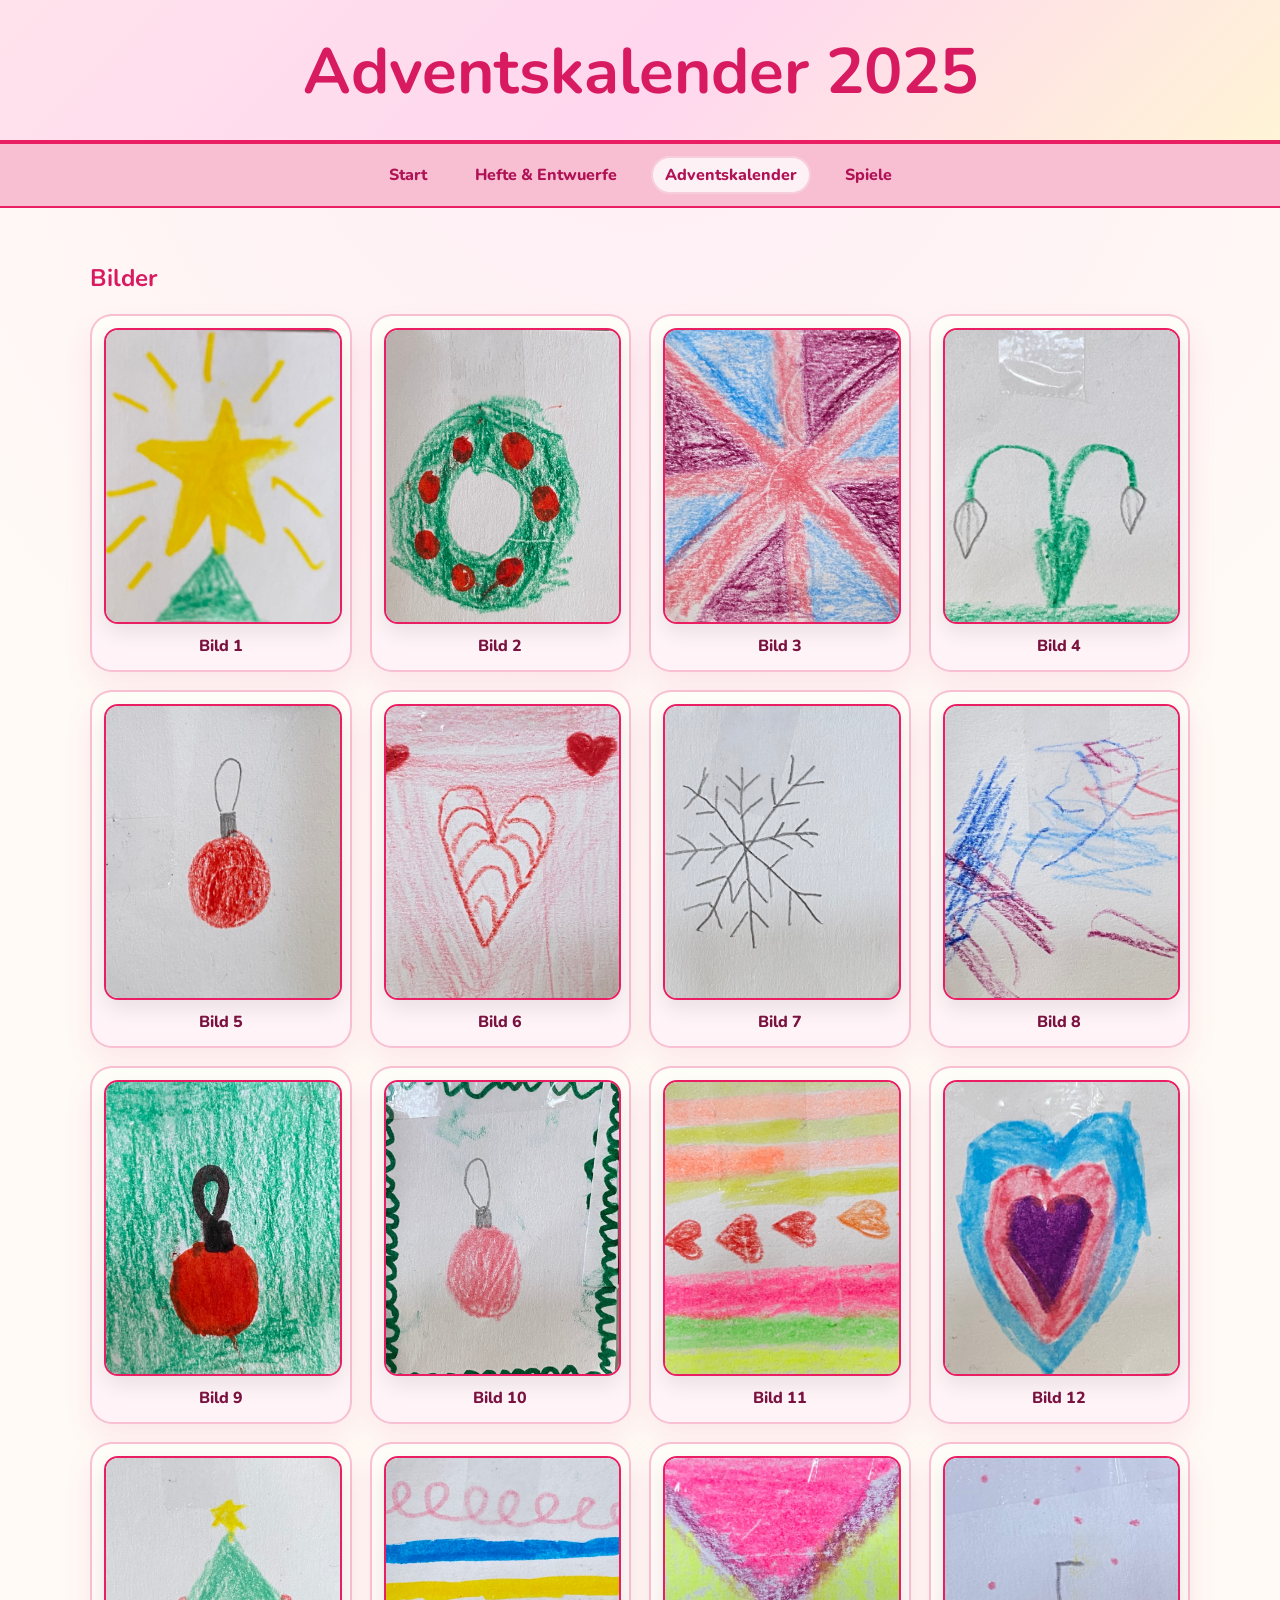
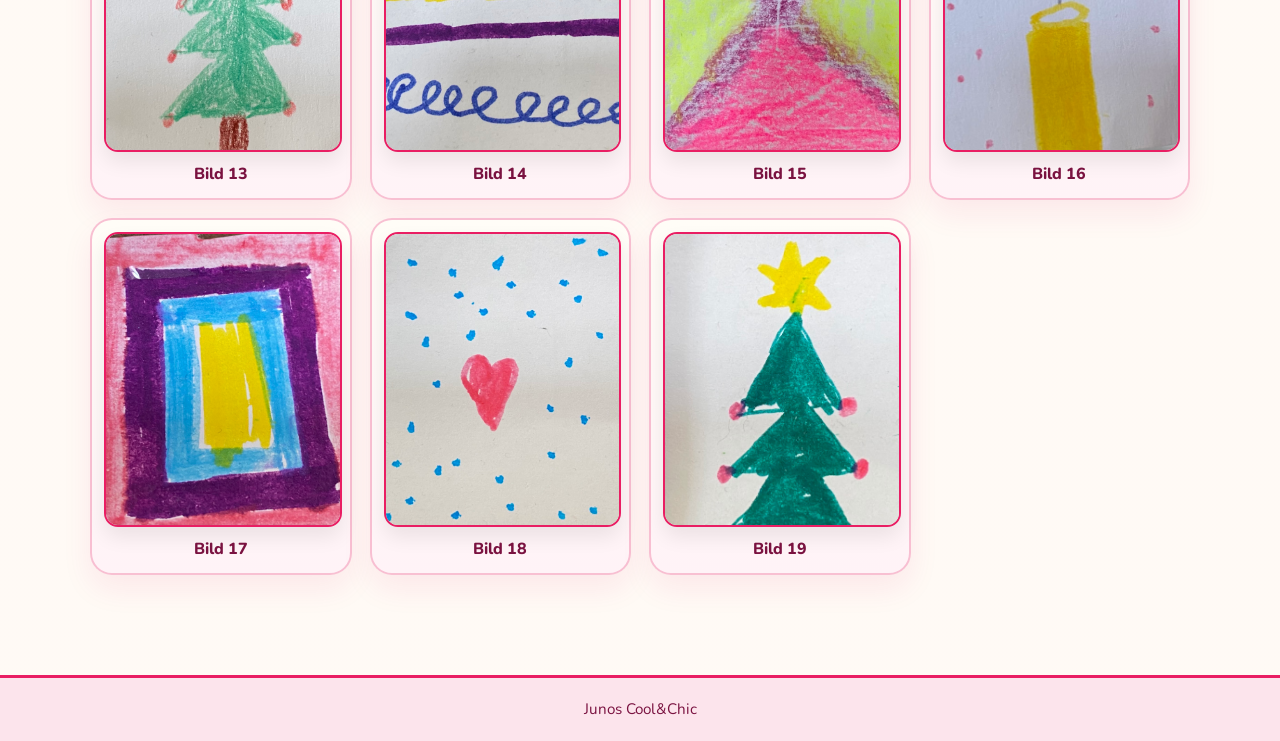
==== adventskalender.html @ 31c6f010 "Initial public release" ====
<!DOCTYPE html>
<html lang="de">
<head>
  <meta charset="UTF-8" />
  <meta name="viewport" content="width=device-width, initial-scale=1" />
  <link rel="preconnect" href="https://fonts.googleapis.com" />
  <link rel="preconnect" href="https://fonts.gstatic.com" crossorigin />
  <link href="https://fonts.googleapis.com/css2?family=Nunito:wght@400;600;700;800&display=swap" rel="stylesheet" />
  <link rel="stylesheet" href="site.css" />
  <title>Adventskalender 2025 | Junos Cool&amp;Chic</title>
</head>
<body>
  <header class="site-header">
    <h1>Adventskalender 2025</h1>
  </header>

  <nav class="site-nav">
    <ul>
      <li><a href="index.html">Start</a></li>
      <li><a href="hefte.html">Hefte &amp; Entwuerfe</a></li>
      <li><a href="adventskalender.html" aria-current="page">Adventskalender</a></li>
      <li><a href="spiele.html">Spiele</a></li>
    </ul>
  </nav>

  <main>
    <section class="journal-section">
      <h2>Bilder</h2>
      <div class="advent-gallery">
        <figure class="advent-card">
          <img class="zoomable" src="assets/images/adventskalender_2025/advent-01.jpeg" alt="Adventskalender 2025 - Bild 1" loading="lazy" />
          <figcaption>Bild 1</figcaption>
        </figure>
        <figure class="advent-card">
          <img class="zoomable" src="assets/images/adventskalender_2025/advent-02.jpeg" alt="Adventskalender 2025 - Bild 2" loading="lazy" />
          <figcaption>Bild 2</figcaption>
        </figure>
        <figure class="advent-card">
          <img class="zoomable" src="assets/images/adventskalender_2025/advent-03.jpeg" alt="Adventskalender 2025 - Bild 3" loading="lazy" />
          <figcaption>Bild 3</figcaption>
        </figure>
        <figure class="advent-card">
          <img class="zoomable" src="assets/images/adventskalender_2025/advent-04.jpeg" alt="Adventskalender 2025 - Bild 4" loading="lazy" />
          <figcaption>Bild 4</figcaption>
        </figure>
        <figure class="advent-card">
          <img class="zoomable" src="assets/images/adventskalender_2025/advent-05.jpeg" alt="Adventskalender 2025 - Bild 5" loading="lazy" />
          <figcaption>Bild 5</figcaption>
        </figure>
        <figure class="advent-card">
          <img class="zoomable" src="assets/images/adventskalender_2025/advent-06.jpeg" alt="Adventskalender 2025 - Bild 6" loading="lazy" />
          <figcaption>Bild 6</figcaption>
        </figure>
        <figure class="advent-card">
          <img class="zoomable" src="assets/images/adventskalender_2025/advent-07.jpeg" alt="Adventskalender 2025 - Bild 7" loading="lazy" />
          <figcaption>Bild 7</figcaption>
        </figure>
        <figure class="advent-card">
          <img class="zoomable" src="assets/images/adventskalender_2025/advent-08.jpeg" alt="Adventskalender 2025 - Bild 8" loading="lazy" />
          <figcaption>Bild 8</figcaption>
        </figure>
        <figure class="advent-card">
          <img class="zoomable" src="assets/images/adventskalender_2025/advent-09.jpeg" alt="Adventskalender 2025 - Bild 9" loading="lazy" />
          <figcaption>Bild 9</figcaption>
        </figure>
        <figure class="advent-card">
          <img class="zoomable" src="assets/images/adventskalender_2025/advent-10.jpeg" alt="Adventskalender 2025 - Bild 10" loading="lazy" />
          <figcaption>Bild 10</figcaption>
        </figure>
        <figure class="advent-card">
          <img class="zoomable" src="assets/images/adventskalender_2025/advent-11.jpeg" alt="Adventskalender 2025 - Bild 11" loading="lazy" />
          <figcaption>Bild 11</figcaption>
        </figure>
        <figure class="advent-card">
          <img class="zoomable" src="assets/images/adventskalender_2025/advent-12.jpeg" alt="Adventskalender 2025 - Bild 12" loading="lazy" />
          <figcaption>Bild 12</figcaption>
        </figure>
        <figure class="advent-card">
          <img class="zoomable" src="assets/images/adventskalender_2025/advent-13.jpeg" alt="Adventskalender 2025 - Bild 13" loading="lazy" />
          <figcaption>Bild 13</figcaption>
        </figure>
        <figure class="advent-card">
          <img class="zoomable" src="assets/images/adventskalender_2025/advent-14.jpeg" alt="Adventskalender 2025 - Bild 14" loading="lazy" />
          <figcaption>Bild 14</figcaption>
        </figure>
        <figure class="advent-card">
          <img class="zoomable" src="assets/images/adventskalender_2025/advent-15.jpeg" alt="Adventskalender 2025 - Bild 15" loading="lazy" />
          <figcaption>Bild 15</figcaption>
        </figure>
        <figure class="advent-card">
          <img class="zoomable" src="assets/images/adventskalender_2025/advent-16.jpeg" alt="Adventskalender 2025 - Bild 16" loading="lazy" />
          <figcaption>Bild 16</figcaption>
        </figure>
        <figure class="advent-card">
          <img class="zoomable" src="assets/images/adventskalender_2025/advent-17.jpeg" alt="Adventskalender 2025 - Bild 17" loading="lazy" />
          <figcaption>Bild 17</figcaption>
        </figure>
        <figure class="advent-card">
          <img class="zoomable" src="assets/images/adventskalender_2025/advent-18.jpeg" alt="Adventskalender 2025 - Bild 18" loading="lazy" />
          <figcaption>Bild 18</figcaption>
        </figure>
        <figure class="advent-card">
          <img class="zoomable" src="assets/images/adventskalender_2025/advent-19.jpeg" alt="Adventskalender 2025 - Bild 19" loading="lazy" />
          <figcaption>Bild 19</figcaption>
        </figure>
      </div>
    </section>
  </main>

  <footer>
    <p class="privacy-note">Junos Cool&amp;Chic</p>
  </footer>

  <div id="zoomModal" onclick="closeZoom()">
    <img id="zoomedImage" src="" alt="Vergroesserte Ansicht" />
  </div>

  <script>
    document.querySelectorAll(".zoomable").forEach((img) => {
      img.addEventListener("click", () => {
        document.getElementById("zoomedImage").src = img.src;
        document.getElementById("zoomModal").style.display = "flex";
      });
    });

    function closeZoom() {
      document.getElementById("zoomModal").style.display = "none";
    }
  </script>
</body>
</html>
---- site.css ----
body {
  font-family: "Nunito", "Trebuchet MS", Arial, sans-serif;
  background:
    radial-gradient(circle at top, rgba(255, 236, 245, 0.95), rgba(255, 250, 245, 0.98) 36%),
    linear-gradient(180deg, #fffaf5 0%, #fff7fb 100%);
  color: #333;
  margin: 0;
  min-height: 100vh;
}

a {
  color: inherit;
}

.site-header {
  background: linear-gradient(135deg, #ffe2ec 0%, #ffd7ef 52%, #fff4d6 100%);
  padding: 28px 20px 24px;
  text-align: center;
  border-bottom: 4px solid #e91e63;
}

.site-header h1 {
  margin: 0;
  font-size: clamp(2.4rem, 6vw, 4rem);
  color: #d81b60;
}

.site-header p {
  margin: 10px auto 0;
  max-width: 720px;
  font-size: 1.08rem;
  line-height: 1.55;
  color: #7a1240;
}

.site-nav {
  background: rgba(248, 187, 208, 0.94);
  padding: 12px 16px;
  text-align: center;
  border-bottom: 2px solid #e91e63;
  position: sticky;
  top: 0;
  z-index: 999;
  backdrop-filter: blur(8px);
}

.site-nav ul {
  list-style: none;
  padding: 0;
  margin: 0;
  display: inline-flex;
  gap: 14px 20px;
  flex-wrap: wrap;
  justify-content: center;
}

.site-nav a {
  display: inline-flex;
  align-items: center;
  gap: 6px;
  text-decoration: none;
  font-weight: 800;
  color: #b01256;
  padding: 8px 14px;
  border-radius: 999px;
}

.site-nav a:hover,
.site-nav a[aria-current="page"] {
  background: rgba(255, 255, 255, 0.78);
  box-shadow: inset 0 0 0 2px rgba(216, 27, 96, 0.16);
}

main {
  padding: 24px 20px 40px;
  max-width: 1140px;
  margin: 0 auto;
  box-sizing: border-box;
}

.page-hero {
  background: linear-gradient(135deg, rgba(255, 255, 255, 0.92), rgba(255, 239, 247, 0.96));
  border: 2px solid rgba(233, 30, 99, 0.18);
  border-radius: 28px;
  padding: 28px;
  box-shadow: 0 20px 45px rgba(216, 27, 96, 0.1);
}

.page-hero h2 {
  margin: 0 0 12px;
  color: #c2185b;
  font-size: clamp(1.8rem, 4vw, 2.7rem);
}

.page-hero p {
  margin: 0;
  max-width: 760px;
  line-height: 1.6;
}

.page-links {
  display: flex;
  flex-wrap: wrap;
  gap: 12px;
  margin-top: 18px;
}

.pill-link,
.feature-card a,
.hero-link {
  display: inline-flex;
  align-items: center;
  justify-content: center;
  padding: 10px 16px;
  border-radius: 999px;
  background: #d81b60;
  color: #fff;
  text-decoration: none;
  font-weight: 800;
  box-shadow: 0 10px 22px rgba(216, 27, 96, 0.22);
}

.pill-link.is-secondary,
.feature-card a.is-secondary {
  background: #fff;
  color: #b01256;
  box-shadow: inset 0 0 0 2px rgba(216, 27, 96, 0.2);
}

.journal-section {
  margin: 0;
  padding: 30px 0;
  scroll-margin-top: 96px;
}

.journal-section + .journal-section {
  border-top: 1px solid rgba(233, 30, 99, 0.16);
}

.journal-section h2 {
  margin: 0 0 12px;
  color: #d81b60;
}

.section-copy {
  max-width: 780px;
  line-height: 1.55;
  margin: 0 0 16px;
}

.feature-grid,
.preview-grid,
.issue-grid,
.digital-journal,
.fashion-sketches,
.advent-gallery {
  display: grid;
  gap: 18px;
}

.feature-grid {
  grid-template-columns: repeat(auto-fit, minmax(250px, 1fr));
}

.feature-card,
.issue-card,
.advent-card {
  background: rgba(255, 255, 255, 0.92);
  border: 2px solid rgba(248, 187, 208, 0.92);
  border-radius: 22px;
  padding: 18px;
  box-shadow: 0 14px 30px rgba(216, 27, 96, 0.08);
}

.feature-card h3,
.issue-card h3 {
  margin-top: 0;
  color: #b01256;
}

.feature-card p,
.issue-card p,
.advent-card figcaption {
  line-height: 1.5;
  color: #7a1240;
}

.preview-grid {
  grid-template-columns: repeat(auto-fit, minmax(150px, 1fr));
  margin-top: 16px;
}

.preview-grid img,
.fashion-sketches img,
.digital-journal img,
.advent-card img {
  width: 100%;
  display: block;
  border-radius: 14px;
  border: 2px solid #e91e63;
  background: #fff;
  box-shadow: 0 10px 20px rgba(0, 0, 0, 0.08);
}

.preview-grid img {
  aspect-ratio: 3 / 4;
  object-fit: cover;
}

.fashion-sketches {
  grid-template-columns: repeat(auto-fit, minmax(160px, 1fr));
}

.fashion-sketches img {
  aspect-ratio: 3 / 4;
  object-fit: cover;
}

.issue-grid {
  grid-template-columns: repeat(auto-fit, minmax(280px, 1fr));
}

.digital-journal {
  grid-template-columns: repeat(auto-fit, minmax(150px, 1fr));
}

.digital-journal img {
  aspect-ratio: 3 / 4;
  object-fit: cover;
  cursor: zoom-in;
}

.advent-gallery {
  grid-template-columns: repeat(auto-fit, minmax(210px, 1fr));
  margin-top: 20px;
}

.advent-card {
  margin: 0;
  padding: 12px;
  background: linear-gradient(180deg, #fffdf7 0%, #fff3f7 100%);
}

.advent-card img {
  aspect-ratio: 4 / 5;
  object-fit: cover;
  cursor: zoom-in;
}

.advent-card figcaption {
  margin-top: 10px;
  text-align: center;
  font-weight: 800;
}

.gallery-note {
  font-size: 0.98rem;
  color: #7a1240;
}

.zoomable {
  cursor: zoom-in;
}

#zoomModal {
  display: none;
  position: fixed;
  z-index: 9999;
  inset: 0;
  background: rgba(0, 0, 0, 0.85);
  align-items: center;
  justify-content: center;
  padding: 20px;
  box-sizing: border-box;
}

#zoomModal img {
  max-width: min(96vw, 1100px);
  max-height: 92vh;
  border: 4px solid #fff;
  border-radius: 16px;
  box-shadow: 0 16px 40px rgba(0, 0, 0, 0.35);
}

footer {
  margin-top: 30px;
  padding: 20px;
  text-align: center;
  background: #fce4ec;
  border-top: 3px solid #e91e63;
  color: #7a1240;
  font-size: 0.95rem;
}

.privacy-note {
  margin: 0 auto;
  max-width: 900px;
  line-height: 1.5;
}

a:focus-visible,
button:focus-visible,
input:focus-visible,
select:focus-visible {
  outline: 3px solid rgba(216, 27, 96, 0.42);
  outline-offset: 2px;
}

@media (max-width: 700px) {
  .site-nav ul {
    gap: 10px 12px;
  }

  .site-nav a {
    padding: 7px 12px;
    font-size: 0.95rem;
  }

  main {
    padding: 16px 14px 28px;
  }

  .page-hero,
  .feature-card,
  .issue-card {
    padding: 18px;
  }

  .advent-gallery,
  .issue-grid {
    gap: 14px;
  }
}
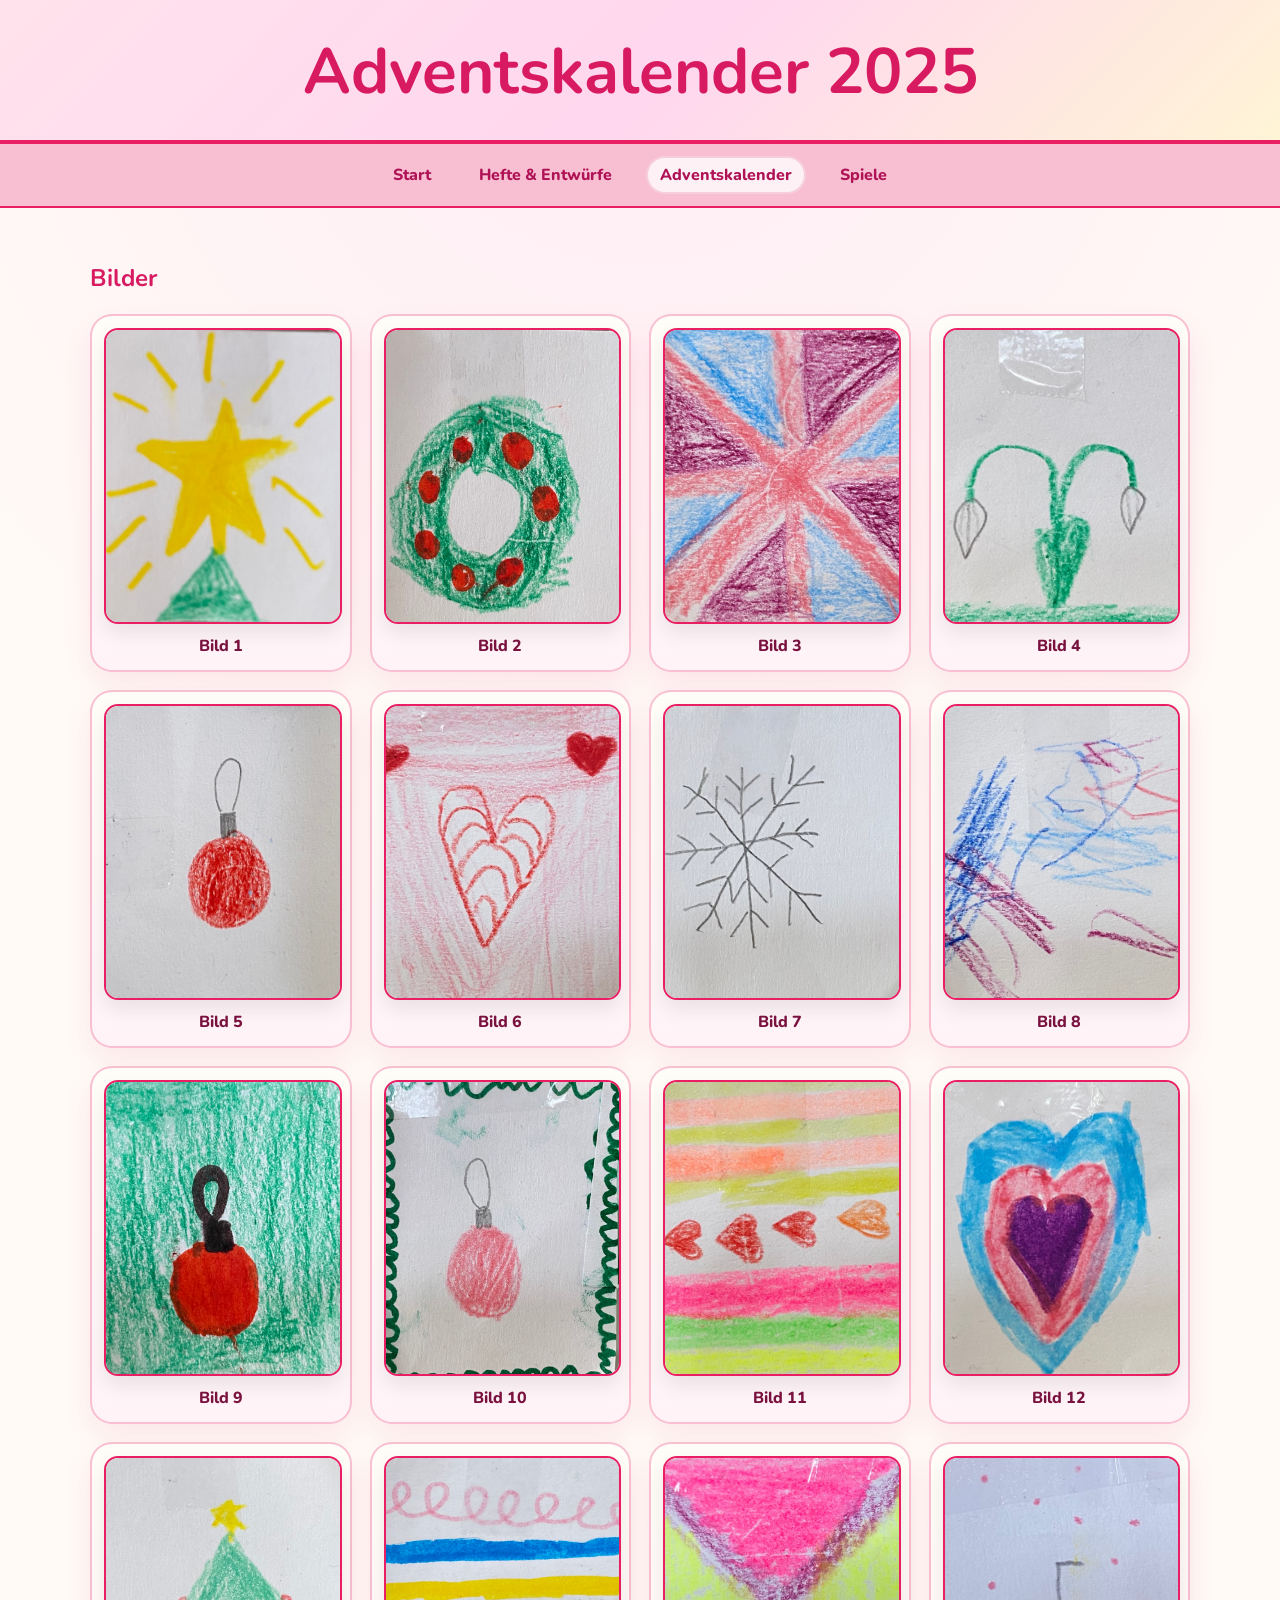
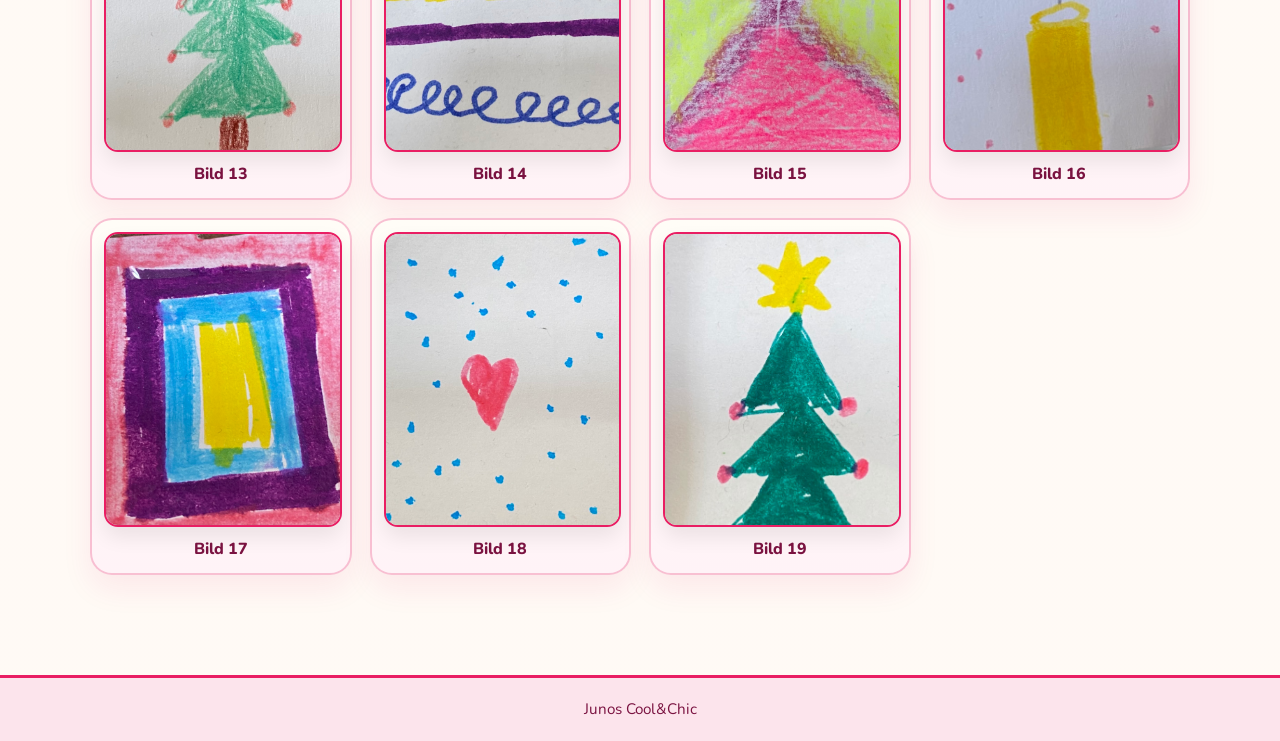
==== commit ade10c1c: "Update galleries, umlauts, and math triangulation game" ====
--- a/adventskalender.html
+++ b/adventskalender.html
@@ -17,7 +17,7 @@
   <nav class="site-nav">
     <ul>
       <li><a href="index.html">Start</a></li>
-      <li><a href="hefte.html">Hefte &amp; Entwuerfe</a></li>
+      <li><a href="hefte.html">Hefte &amp; Entwürfe</a></li>
       <li><a href="adventskalender.html" aria-current="page">Adventskalender</a></li>
       <li><a href="spiele.html">Spiele</a></li>
     </ul>
@@ -112,7 +112,7 @@
   </footer>
 
   <div id="zoomModal" onclick="closeZoom()">
-    <img id="zoomedImage" src="" alt="Vergroesserte Ansicht" />
+    <img id="zoomedImage" src="" alt="Vergrößerte Ansicht" />
   </div>
 
   <script>
--- a/site.css
+++ b/site.css
@@ -216,6 +216,22 @@
   object-fit: cover;
 }
 
+.fashion-sketches img.full-fit-sketch {
+  aspect-ratio: 4 / 3;
+  object-fit: contain;
+}
+
+.other-sketches-grid {
+  grid-template-columns: 1fr;
+  justify-items: center;
+}
+
+.other-sketches-grid img {
+  width: min(100%, 460px);
+  aspect-ratio: auto;
+  object-fit: contain;
+}
+
 .issue-grid {
   grid-template-columns: repeat(auto-fit, minmax(280px, 1fr));
 }
